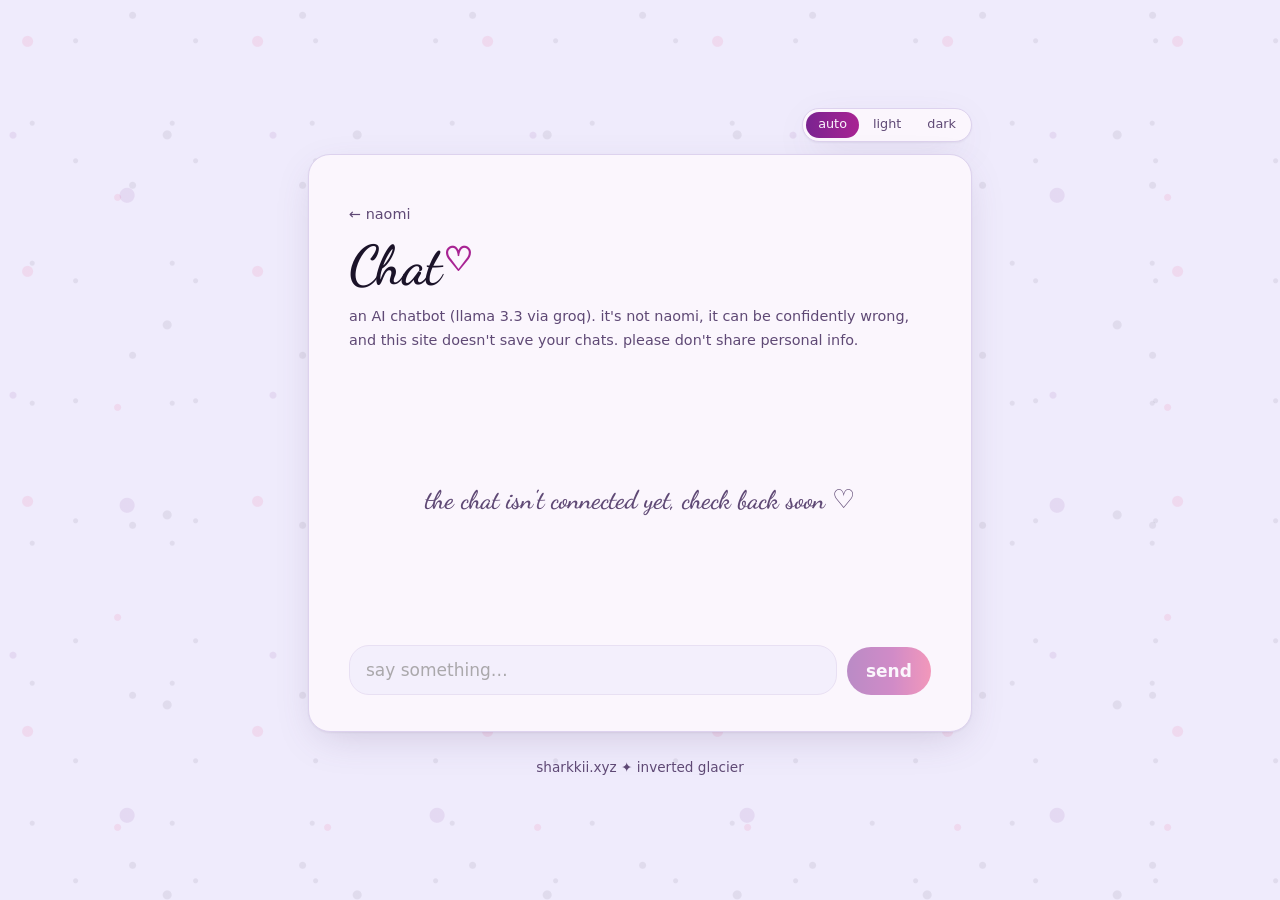
==== chat.html @ 15615a4f "Add AI chat page backed by a Cloudflare Worker proxy to Groq - Move shared CSS and the theme switche" ====
<!doctype html>
<html lang="en">
<head>
  <meta charset="utf-8">
  <meta name="viewport" content="width=device-width, initial-scale=1">
  <title>chat ♡ sharkkii</title>
  <meta name="description" content="an AI chatbot on naomi's little corner of the internet.">
  <meta name="theme-color" content="#efebfc" media="(prefers-color-scheme: light)">
  <meta name="theme-color" content="#1b1329" media="(prefers-color-scheme: dark)">
  <meta property="og:title" content="chat ♡ sharkkii">
  <meta property="og:description" content="an AI chatbot on naomi's little corner of the internet.">
  <meta property="og:url" content="https://sharkkii.xyz/chat">
  <meta property="og:type" content="website">
  <link rel="icon" href="/favicon.svg" type="image/svg+xml">
  <link rel="preload" href="/fonts/dancing-script-600.woff2" as="font" type="font/woff2" crossorigin>
  <script>
    try {
      var t = localStorage.getItem("theme");
      if (t === "light" || t === "dark") document.documentElement.dataset.theme = t;
    } catch (e) {}
    document.documentElement.classList.add("js");
  </script>
  <link rel="stylesheet" href="/style.css">
</head>
<body>
  <main class="wide">
    <div class="theme" role="group" aria-label="color theme">
      <button type="button" data-theme-set="auto">auto</button>
      <button type="button" data-theme-set="light">light</button>
      <button type="button" data-theme-set="dark">dark</button>
    </div>

    <div class="panel">
      <a class="back" href="/">← naomi</a>
      <div class="chat-head">
        <h1 class="script">Chat<span class="heart">♡</span></h1>
        <button type="button" class="ghost" id="clear" hidden>new chat</button>
      </div>
      <p class="lede small">an AI chatbot (llama 3.3 via groq). it's not naomi, it can be confidently wrong, and this site doesn't save your chats. please don't share personal info.</p>

      <div class="chat-log" id="log" aria-live="polite">
        <p class="chat-empty" id="empty">ask me anything ♡</p>
      </div>

      <form class="composer" id="form">
        <label class="sr-only" for="input">message</label>
        <textarea id="input" rows="1" maxlength="2000" placeholder="say something…" autocomplete="off"></textarea>
        <button type="submit" class="send" id="send">send</button>
      </form>
      <noscript><p class="quiet">the chat needs javascript turned on.</p></noscript>
    </div>

    <footer>sharkkii.xyz ✦ inverted glacier</footer>
  </main>
  <script src="/theme.js"></script>
  <script src="/chat.js"></script>
</body>
</html>
---- style.css ----
/* Dancing Script by The Dancing Script Project Authors, SIL OFL 1.1 (fonts/OFL.txt) */
@font-face {
  font-family: "Dancing Script";
  src: url("/fonts/dancing-script-600.woff2") format("woff2");
  font-weight: 600;
  font-display: swap;
}

/* "Inverted Glacier" palette */
:root {
  --frost:   #fbf6fd;
  --dusk:    #5f4975;
  --shadow:  #342843;
  --ink:     #1b1329;
  --pink:    #eb3c7a;
  --magenta: #a82393;
  --violet:  #7a2390;
  --lavender:#efebfc;

  --bg: var(--lavender);
  --panel: var(--frost);
  --border: #ddd2ee;
  --fg: var(--ink);
  --muted: var(--dusk);
  --heart: var(--magenta);
  --dot-a: rgba(27, 19, 41, .07);
  --dot-b: rgba(235, 60, 122, .10);
  --dot-c: rgba(122, 35, 144, .09);
  --shadow-soft: 0 1px 2px rgba(52, 40, 67, .06), 0 12px 40px -12px rgba(95, 73, 117, .25);
  color-scheme: light dark;
}
/* theme: no data-theme = follow the system, otherwise forced */
:root[data-theme="light"] { color-scheme: light; }
:root[data-theme="dark"] {
  color-scheme: dark;
  --bg: var(--ink);
  --panel: #231a33;
  --border: #3a2d4c;
  --fg: var(--frost);
  --muted: #b9a8cf;
  --heart: #e0569f;
  --dot-a: rgba(251, 246, 253, .05);
  --dot-b: rgba(235, 60, 122, .10);
  --dot-c: rgba(168, 35, 147, .12);
  --shadow-soft: 0 1px 2px rgba(0, 0, 0, .3), 0 16px 48px -16px rgba(0, 0, 0, .6);
}
@media (prefers-color-scheme: dark) {
  :root:not([data-theme="light"]) {
    --bg: var(--ink);
    --panel: #231a33;
    --border: #3a2d4c;
    --fg: var(--frost);
    --muted: #b9a8cf;
    --heart: #e0569f;
    --dot-a: rgba(251, 246, 253, .05);
    --dot-b: rgba(235, 60, 122, .10);
    --dot-c: rgba(168, 35, 147, .12);
    --shadow-soft: 0 1px 2px rgba(0, 0, 0, .3), 0 16px 48px -16px rgba(0, 0, 0, .6);
  }
}

* { box-sizing: border-box; }
html { -webkit-text-size-adjust: 100%; }

body {
  margin: 0;
  min-height: 100vh;
  color: var(--fg);
  background-color: var(--bg);
  /* scattered freckles, like her markings */
  background-image:
    radial-gradient(circle at 12% 18%, var(--dot-b) 0 5px, transparent 6px),
    radial-gradient(circle at 78% 9%,  var(--dot-a) 0 3px, transparent 4px),
    radial-gradient(circle at 41% 63%, var(--dot-c) 0 7px, transparent 8px),
    radial-gradient(circle at 88% 71%, var(--dot-a) 0 4px, transparent 5px),
    radial-gradient(circle at 23% 88%, var(--dot-a) 0 2px, transparent 3px),
    radial-gradient(circle at 63% 34%, var(--dot-a) 0 2px, transparent 3px),
    radial-gradient(circle at 5% 52%,  var(--dot-c) 0 3px, transparent 4px),
    radial-gradient(circle at 56% 94%, var(--dot-b) 0 3px, transparent 4px);
  background-size: 230px 230px, 170px 170px, 310px 310px, 190px 190px, 140px 140px, 120px 120px, 260px 260px, 210px 210px;
  font: 17px/1.65 ui-sans-serif, system-ui, -apple-system, "Segoe UI", Roboto, "Helvetica Neue", Arial, sans-serif;
  -webkit-font-smoothing: antialiased;
}

main {
  max-width: 36rem;
  margin: 0 auto;
  padding: 12vh 1.25rem 3rem;
}

.panel {
  background: var(--panel);
  border: 1px solid var(--border);
  border-radius: 22px;
  box-shadow: var(--shadow-soft);
  padding: 2.75rem 2.5rem 2.25rem;
}

.top {
  display: flex;
  align-items: center;
  gap: 0.9rem;
  margin-bottom: 0.25rem;
}

.script { font-family: "Dancing Script", "Segoe Script", cursive; font-weight: 600; }

h1 {
  font-size: 3.4rem;
  line-height: 1;
  margin: 0;
  color: var(--fg);
  letter-spacing: -0.01em;
}
h1 .heart { color: var(--heart); font-size: 0.6em; vertical-align: 0.35em; margin-left: 0.05em; }

.pill {
  display: inline-block;
  margin: 1rem 0 1.25rem;
  padding: 0.2rem 0.85rem;
  border-radius: 999px;
  font-size: 0.85rem;
  font-weight: 500;
  color: var(--frost);
  background: linear-gradient(90deg, var(--violet), var(--magenta) 55%, var(--pink));
}

p { margin: 0 0 1rem; }
.lede { color: var(--muted); }

.band { display: block; width: 100%; height: auto; margin: 2rem 0 0.5rem; border-radius: 10px; }

h2 {
  font-size: 1.85rem;
  line-height: 1.2;
  margin: 2rem 0 0.6rem;
  color: var(--fg);
}

ul { list-style: none; margin: 0; padding: 0; }

.things li {
  display: flex;
  gap: 1rem;
  padding: 0.6rem 0;
  border-top: 1px solid var(--border);
}
.things li:last-child { border-bottom: 1px solid var(--border); }
.things .what { flex: 0 0 7.5rem; font-weight: 600; }
.things .what::before { content: "♥"; color: var(--heart); margin-right: 0.5rem; font-size: 0.8em; }
.things .desc { color: var(--muted); }

.links { display: flex; flex-wrap: wrap; gap: 0.6rem; }
.links a {
  display: inline-block;
  padding: 0.3rem 0.95rem;
  border: 1px solid var(--border);
  border-radius: 999px;
  text-decoration: none;
  color: var(--fg);
  background: var(--bg);
  transition: border-color .15s, color .15s, transform .15s;
}
.links a:hover { border-color: var(--pink); color: var(--pink); transform: translateY(-1px); }

a { color: var(--fg); text-decoration-color: var(--pink); text-underline-offset: 0.2em; }
a:focus-visible { outline: 2px solid var(--pink); outline-offset: 3px; border-radius: 999px; }

.swatches { display: flex; gap: 6px; margin-top: 2.25rem; }
.swatches span { flex: 1; height: 10px; border-radius: 4px; border: 1px solid var(--border); }

.theme {
  display: none;
  width: fit-content;
  margin: 0 0 0.75rem auto;
  padding: 3px;
  gap: 2px;
  border: 1px solid var(--border);
  border-radius: 999px;
  background: var(--panel);
  box-shadow: var(--shadow-soft);
}
.js .theme { display: flex; }
.theme button {
  font: inherit;
  font-size: 0.8rem;
  line-height: 1;
  padding: 0.4rem 0.75rem;
  border: 0;
  border-radius: 999px;
  background: transparent;
  color: var(--muted);
  cursor: pointer;
  transition: background-color .15s, color .15s;
}
.theme button:hover { color: var(--fg); }
.theme button[aria-pressed="true"] {
  color: var(--frost);
  background: linear-gradient(90deg, var(--violet), var(--magenta));
}
.theme button:focus-visible { outline: 2px solid var(--pink); outline-offset: 2px; }

/* live discord presence (Lanyard) */
.now { display: none; }
.js .now.ready { display: block; }
.status {
  display: flex;
  align-items: center;
  gap: 0.55rem;
  font-weight: 600;
}
.dot {
  width: 0.7rem; height: 0.7rem; flex: none;
  border-radius: 50%;
  background: var(--muted);
  box-shadow: 0 0 0 3px var(--panel), 0 0 0 4px var(--border);
}
.dot.online  { background: #3bb57c; }
.dot.idle    { background: #f0b232; }
.dot.dnd     { background: var(--pink); }
.dot.online, .dot.dnd { animation: pulse 2.4s ease-in-out infinite; }
@keyframes pulse { 50% { box-shadow: 0 0 0 3px var(--panel), 0 0 0 6px var(--border); } }
.custom { margin: 0.4rem 0 0; color: var(--muted); font-style: italic; }
.custom img { width: 1.15em; height: 1.15em; vertical-align: -0.2em; margin-right: 0.3em; }
.acts { margin-top: 0.85rem; display: grid; grid-template-columns: minmax(0, 1fr); gap: 0.6rem; }
.act {
  display: flex;
  gap: 0.85rem;
  align-items: center;
  padding: 0.7rem;
  border: 1px solid var(--border);
  border-radius: 14px;
  background: var(--bg);
}
.act .art {
  width: 3.4rem; height: 3.4rem; flex: none;
  border-radius: 10px;
  object-fit: cover;
  background: linear-gradient(135deg, var(--violet), var(--pink));
}
.act .art.blank { display: grid; place-items: center; color: var(--frost); font-size: 1.3rem; }
.act .txt { min-width: 0; flex: 1; line-height: 1.4; }
.act .main { font-weight: 600; }
.act .sub { color: var(--muted); font-size: 0.92rem; }
.act .meta { color: var(--muted); font-size: 0.8rem; margin-top: 0.15rem; }
.act .main, .act .sub { overflow: hidden; text-overflow: ellipsis; white-space: nowrap; }
.bar { height: 4px; border-radius: 4px; background: var(--border); margin-top: 0.45rem; overflow: hidden; }
.bar i { display: block; height: 100%; width: 0; background: linear-gradient(90deg, var(--violet), var(--pink)); border-radius: 4px; }
.quiet { margin: 0.6rem 0 0; color: var(--muted); font-size: 0.92rem; }
@media (prefers-reduced-motion: reduce) { .dot { animation: none !important; } }

footer {
  margin-top: 1.5rem;
  text-align: center;
  font-size: 0.85rem;
  color: var(--muted);
}

@media (max-width: 30rem) {
  main { padding-top: 6vh; }
  .panel { padding: 2rem 1.4rem 1.75rem; border-radius: 18px; }
  h1 { font-size: 2.9rem; }
  .things li { flex-direction: column; gap: 0.1rem; }
  .things .what { flex: none; }
}

@media (prefers-reduced-motion: reduce) {
  * { transition: none !important; }
}

/* chat page */
main.wide { max-width: 44rem; }
.sr-only { position: absolute; width: 1px; height: 1px; overflow: hidden; clip: rect(0 0 0 0); white-space: nowrap; }
.back { font-size: 0.9rem; color: var(--muted); text-decoration: none; }
.back:hover { color: var(--pink); }
.chat-head { display: flex; align-items: center; justify-content: space-between; gap: 1rem; margin-top: 0.75rem; }
.lede.small { font-size: 0.9rem; margin-top: 0.75rem; }
.ghost {
  font: inherit; font-size: 0.85rem;
  padding: 0.35rem 0.9rem;
  border: 1px solid var(--border); border-radius: 999px;
  background: var(--bg); color: var(--muted); cursor: pointer;
}
.ghost:hover { color: var(--pink); border-color: var(--pink); }
.chat-log {
  display: flex; flex-direction: column; gap: 0.7rem;
  min-height: 16rem; max-height: 58vh; overflow-y: auto;
  margin: 1.25rem 0 1rem; padding: 0.25rem 0.1rem;
  overscroll-behavior: contain;
}
.chat-empty { margin: auto; color: var(--muted); font-family: "Dancing Script", cursive; font-size: 1.6rem; text-align: center; }
.msg {
  max-width: 85%;
  padding: 0.65rem 0.95rem;
  border-radius: 18px;
  white-space: pre-wrap;
  overflow-wrap: anywhere;
  line-height: 1.55;
}
.msg.user {
  align-self: flex-end;
  color: var(--frost);
  background: linear-gradient(135deg, var(--violet), var(--magenta) 60%, var(--pink));
  border-bottom-right-radius: 6px;
}
.msg.ai {
  align-self: flex-start;
  background: var(--bg);
  border: 1px solid var(--border);
  border-bottom-left-radius: 6px;
}
.msg.error { color: var(--pink); border-color: var(--pink); }
.msg code { font: 0.88em ui-monospace, "Cascadia Code", Consolas, monospace; padding: 0.1em 0.35em; border-radius: 5px; background: var(--border); }
.msg pre {
  white-space: pre; overflow-x: auto;
  margin: 0.5rem 0; padding: 0.75rem 0.9rem;
  border-radius: 12px;
  background: var(--ink); color: var(--frost);
}
.msg pre code { padding: 0; background: none; font-size: 0.85rem; }
.msg.typing { display: flex; gap: 5px; padding: 0.9rem 1rem; }
.msg.typing span { width: 7px; height: 7px; border-radius: 50%; background: var(--muted); animation: blink 1.2s infinite ease-in-out; }
.msg.typing span:nth-child(2) { animation-delay: 0.15s; }
.msg.typing span:nth-child(3) { animation-delay: 0.3s; }
@keyframes blink { 0%, 80%, 100% { opacity: 0.25; transform: translateY(0); } 40% { opacity: 1; transform: translateY(-3px); } }
.composer { display: flex; gap: 0.6rem; align-items: flex-end; }
.composer textarea {
  flex: 1; min-width: 0;
  font: inherit; color: var(--fg);
  resize: none; max-height: 200px;
  padding: 0.65rem 1rem;
  border: 1px solid var(--border); border-radius: 20px;
  background: var(--bg);
}
.composer textarea:focus { outline: 2px solid var(--pink); outline-offset: 1px; }
.composer textarea:disabled { opacity: 0.6; }
.send {
  font: inherit; font-weight: 600;
  padding: 0.65rem 1.2rem;
  border: 0; border-radius: 999px;
  color: var(--frost); cursor: pointer;
  background: linear-gradient(90deg, var(--violet), var(--magenta) 55%, var(--pink));
}
.send.stop { background: var(--dusk); }
.send:disabled { opacity: 0.5; cursor: default; }
.send:focus-visible, .ghost:focus-visible { outline: 2px solid var(--pink); outline-offset: 2px; }
@media (max-width: 30rem) { .msg { max-width: 92%; } .chat-log { max-height: 55vh; } }
@media (prefers-reduced-motion: reduce) { .msg.typing span { animation: none; opacity: 0.6; } }
:root[data-theme="dark"] .msg pre { background: var(--shadow); }
@media (prefers-color-scheme: dark) { :root:not([data-theme="light"]) .msg pre { background: var(--shadow); } }
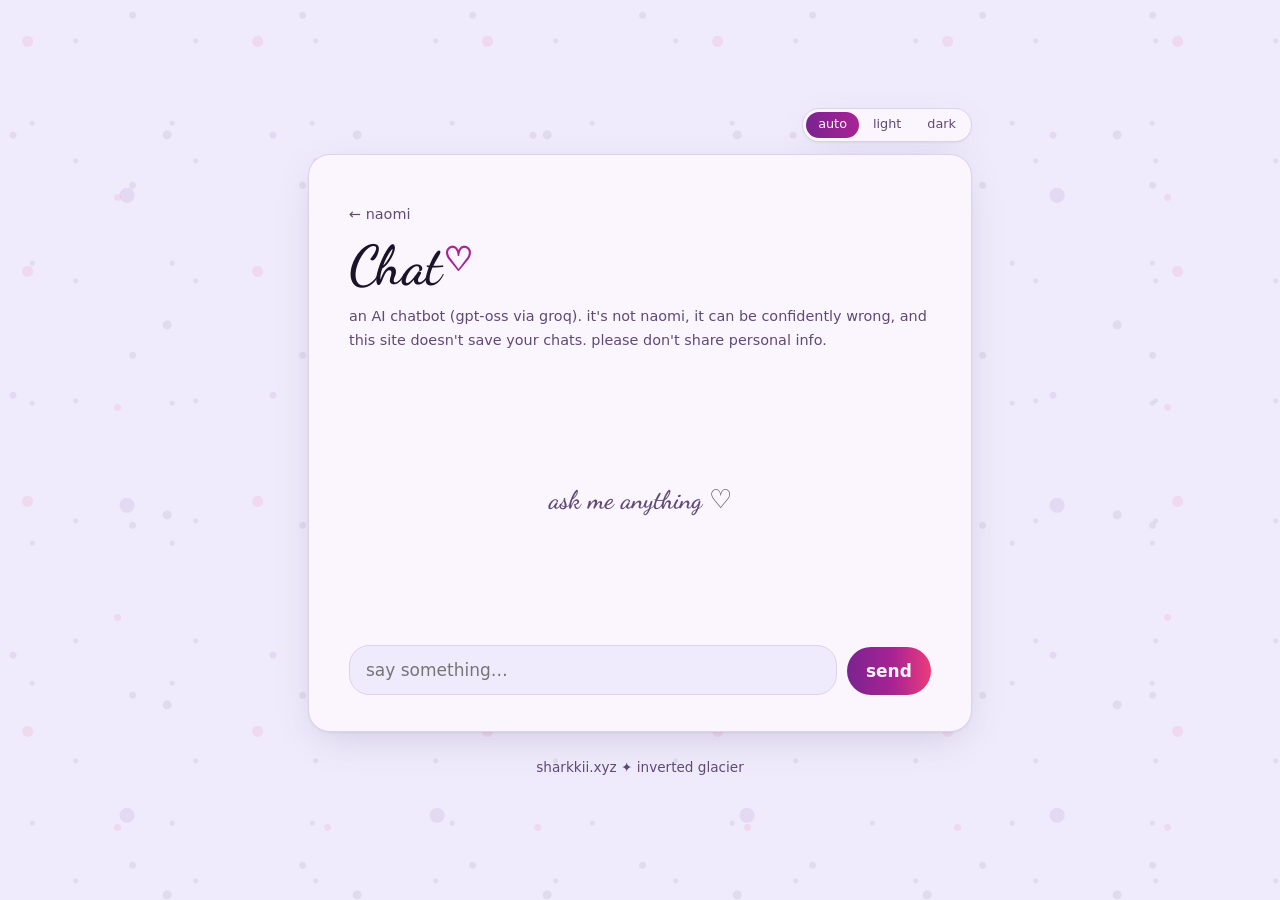
==== commit ce406293: "Connect AI chat to the deployed worker and switch to gpt-oss-20b llama-3.3-70b-versatile was retired" ====
--- a/chat.html
+++ b/chat.html
@@ -36,7 +36,7 @@
         <h1 class="script">Chat<span class="heart">♡</span></h1>
         <button type="button" class="ghost" id="clear" hidden>new chat</button>
       </div>
-      <p class="lede small">an AI chatbot (llama 3.3 via groq). it's not naomi, it can be confidently wrong, and this site doesn't save your chats. please don't share personal info.</p>
+      <p class="lede small">an AI chatbot (gpt-oss via groq). it's not naomi, it can be confidently wrong, and this site doesn't save your chats. please don't share personal info.</p>
 
       <div class="chat-log" id="log" aria-live="polite">
         <p class="chat-empty" id="empty">ask me anything ♡</p>
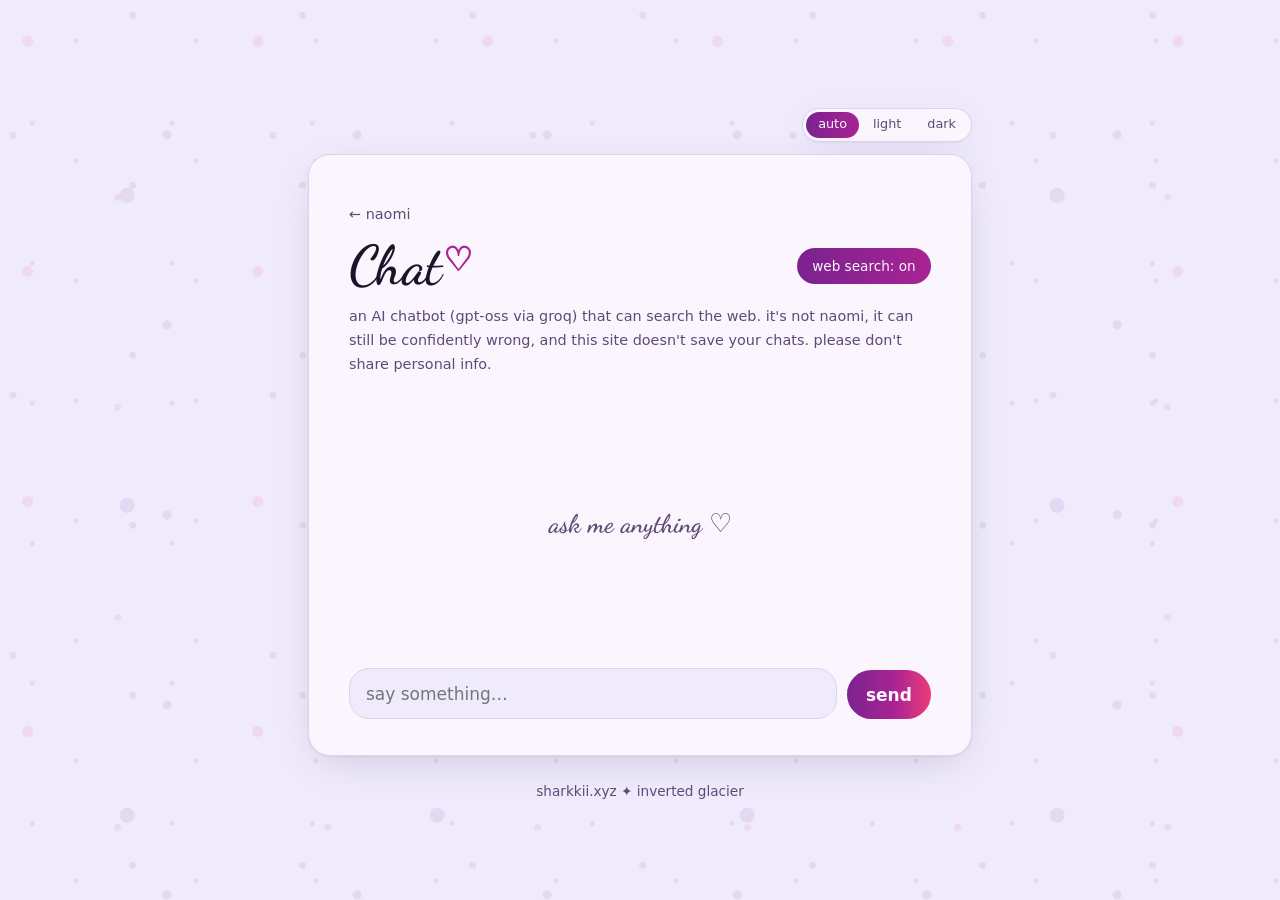
==== commit c774f6e0: "Add web search to the AI chat via Groq browser_search - Worker: optional browser_search tool (model " ====
--- a/chat.html
+++ b/chat.html
@@ -34,9 +34,12 @@
       <a class="back" href="/">← naomi</a>
       <div class="chat-head">
         <h1 class="script">Chat<span class="heart">♡</span></h1>
-        <button type="button" class="ghost" id="clear" hidden>new chat</button>
+        <div class="chat-tools">
+          <button type="button" class="ghost toggle" id="search" aria-pressed="true">web search: on</button>
+          <button type="button" class="ghost" id="clear" hidden>new chat</button>
+        </div>
       </div>
-      <p class="lede small">an AI chatbot (gpt-oss via groq). it's not naomi, it can be confidently wrong, and this site doesn't save your chats. please don't share personal info.</p>
+      <p class="lede small">an AI chatbot (gpt-oss via groq) that can search the web. it's not naomi, it can still be confidently wrong, and this site doesn't save your chats. please don't share personal info.</p>
 
       <div class="chat-log" id="log" aria-live="polite">
         <p class="chat-empty" id="empty">ask me anything ♡</p>
--- a/style.css
+++ b/style.css
@@ -318,10 +318,33 @@
   background: var(--ink); color: var(--frost);
 }
 .msg pre code { padding: 0; background: none; font-size: 0.85rem; }
-.msg.typing { display: flex; gap: 5px; padding: 0.9rem 1rem; }
-.msg.typing span { width: 7px; height: 7px; border-radius: 50%; background: var(--muted); animation: blink 1.2s infinite ease-in-out; }
-.msg.typing span:nth-child(2) { animation-delay: 0.15s; }
-.msg.typing span:nth-child(3) { animation-delay: 0.3s; }
+.msg.typing { display: flex; align-items: center; gap: 0.7rem; padding: 0.9rem 1rem; }
+.msg.typing .dots { display: flex; gap: 5px; }
+.msg.typing .dots span { width: 7px; height: 7px; border-radius: 50%; background: var(--muted); animation: blink 1.2s infinite ease-in-out; }
+.msg.typing .dots span:nth-child(2) { animation-delay: 0.15s; }
+.msg.typing .dots span:nth-child(3) { animation-delay: 0.3s; }
+.tool-status { font-size: 0.85rem; color: var(--muted); font-style: italic; overflow-wrap: anywhere; }
+.chat-tools { display: flex; gap: 0.4rem; flex-wrap: wrap; justify-content: flex-end; }
+.ghost.toggle[aria-pressed="true"] { color: var(--frost); border-color: transparent; background: linear-gradient(90deg, var(--violet), var(--magenta)); }
+.msg .cite {
+  display: inline-block; min-width: 1.1rem; margin: 0 0.1rem 0 0.15rem;
+  padding: 0 0.32rem; border-radius: 999px;
+  line-height: 1.1rem; vertical-align: 0.35em;
+  font-size: 0.7rem; font-weight: 600; text-align: center; text-decoration: none;
+  color: var(--frost); background: var(--magenta);
+}
+.msg .cite:hover { background: var(--pink); }
+.sources {
+  display: flex; flex-wrap: wrap; align-items: center; gap: 0.35rem;
+  margin-top: 0.7rem; padding-top: 0.6rem; border-top: 1px solid var(--border);
+  white-space: normal;
+}
+.sources-label { font-size: 0.75rem; text-transform: uppercase; letter-spacing: 0.06em; color: var(--muted); margin-right: 0.2rem; }
+.sources .source {
+  font-size: 0.8rem; text-decoration: none; color: var(--fg);
+  padding: 0.15rem 0.6rem; border: 1px solid var(--border); border-radius: 999px; background: var(--panel);
+}
+.sources .source:hover { border-color: var(--pink); color: var(--pink); }
 @keyframes blink { 0%, 80%, 100% { opacity: 0.25; transform: translateY(0); } 40% { opacity: 1; transform: translateY(-3px); } }
 .composer { display: flex; gap: 0.6rem; align-items: flex-end; }
 .composer textarea {
@@ -345,6 +368,6 @@
 .send:disabled { opacity: 0.5; cursor: default; }
 .send:focus-visible, .ghost:focus-visible { outline: 2px solid var(--pink); outline-offset: 2px; }
 @media (max-width: 30rem) { .msg { max-width: 92%; } .chat-log { max-height: 55vh; } }
-@media (prefers-reduced-motion: reduce) { .msg.typing span { animation: none; opacity: 0.6; } }
+@media (prefers-reduced-motion: reduce) { .msg.typing .dots span { animation: none; opacity: 0.6; } }
 :root[data-theme="dark"] .msg pre { background: var(--shadow); }
 @media (prefers-color-scheme: dark) { :root:not([data-theme="light"]) .msg pre { background: var(--shadow); } }
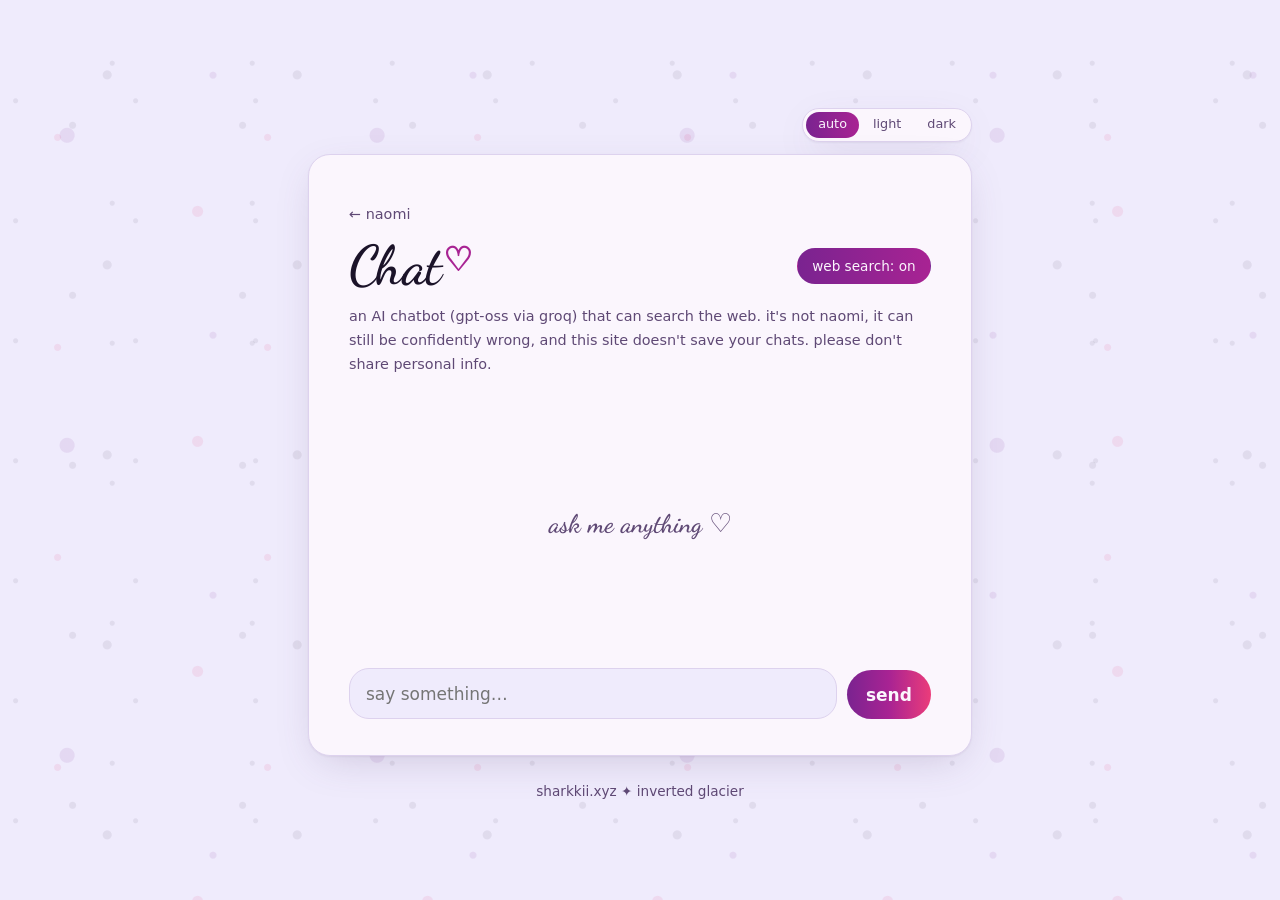
==== commit 8695044d: "Add UI animations across the site - Intro: card floats up, contents stagger in, name writes on, hear" ====
--- a/chat.html
+++ b/chat.html
@@ -19,6 +19,10 @@
       if (t === "light" || t === "dark") document.documentElement.dataset.theme = t;
     } catch (e) {}
     document.documentElement.classList.add("js");
+    // arriving via a page-to-page morph: skip the intro animations
+    window.addEventListener("pagereveal", function (e) {
+      if (e.viewTransition) document.documentElement.classList.add("no-intro");
+    });
   </script>
   <link rel="stylesheet" href="/style.css">
 </head>
@@ -56,6 +60,7 @@
     <footer>sharkkii.xyz ✦ inverted glacier</footer>
   </main>
   <script src="/theme.js"></script>
+  <script src="/fx.js"></script>
   <script src="/chat.js"></script>
 </body>
 </html>
--- a/style.css
+++ b/style.css
@@ -67,7 +67,17 @@
   min-height: 100vh;
   color: var(--fg);
   background-color: var(--bg);
-  /* scattered freckles, like her markings */
+  font: 17px/1.65 ui-sans-serif, system-ui, -apple-system, "Segoe UI", Roboto, "Helvetica Neue", Arial, sans-serif;
+  -webkit-font-smoothing: antialiased;
+}
+
+/* scattered freckles, like her markings */
+body::before {
+  content: "";
+  position: fixed;
+  inset: -60px;
+  z-index: -2;
+  pointer-events: none;
   background-image:
     radial-gradient(circle at 12% 18%, var(--dot-b) 0 5px, transparent 6px),
     radial-gradient(circle at 78% 9%,  var(--dot-a) 0 3px, transparent 4px),
@@ -78,8 +88,6 @@
     radial-gradient(circle at 5% 52%,  var(--dot-c) 0 3px, transparent 4px),
     radial-gradient(circle at 56% 94%, var(--dot-b) 0 3px, transparent 4px);
   background-size: 230px 230px, 170px 170px, 310px 310px, 190px 190px, 140px 140px, 120px 120px, 260px 260px, 210px 210px;
-  font: 17px/1.65 ui-sans-serif, system-ui, -apple-system, "Segoe UI", Roboto, "Helvetica Neue", Arial, sans-serif;
-  -webkit-font-smoothing: antialiased;
 }
 
 main {
@@ -371,3 +379,188 @@
 @media (prefers-reduced-motion: reduce) { .msg.typing .dots span { animation: none; opacity: 0.6; } }
 :root[data-theme="dark"] .msg pre { background: var(--shadow); }
 @media (prefers-color-scheme: dark) { :root:not([data-theme="light"]) .msg pre { background: var(--shadow); } }
+
+/* ======================= eye candy ======================= */
+:root { --glow: rgba(235, 60, 122, .10); --row-hover: rgba(122, 35, 144, .06); --bubble: rgba(122, 35, 144, .22); --bubble-hi: rgba(255, 255, 255, .6); }
+:root[data-theme="dark"] { --glow: rgba(235, 60, 122, .14); --row-hover: rgba(235, 60, 122, .07); --bubble: rgba(235, 60, 122, .22); --bubble-hi: rgba(255, 255, 255, .16); }
+@media (prefers-color-scheme: dark) {
+  :root:not([data-theme="light"]) { --glow: rgba(235, 60, 122, .14); --row-hover: rgba(235, 60, 122, .07); --bubble: rgba(235, 60, 122, .22); --bubble-hi: rgba(255, 255, 255, .16); }
+}
+
+/* sliding highlight in the theme switch (works without motion too) */
+.theme { position: relative; }
+.theme button { position: relative; z-index: 1; }
+.theme::before {
+  content: "";
+  position: absolute;
+  top: 3px; bottom: 3px;
+  left: var(--ind-x, 0); width: var(--ind-w, 0);
+  border-radius: 999px;
+  background: linear-gradient(90deg, var(--violet), var(--magenta));
+  opacity: 0;
+}
+.theme.has-ind::before { opacity: 1; }
+.theme.has-ind button[aria-pressed="true"] { background: transparent; }
+
+/* spotlight that follows the pointer */
+.panel { position: relative; isolation: isolate; }
+.panel::before {
+  content: "";
+  position: absolute;
+  inset: 0;
+  z-index: -1;
+  border-radius: inherit;
+  pointer-events: none;
+  background: radial-gradient(380px circle at var(--mx, 50%) var(--my, -300px), var(--glow), transparent 65%);
+  opacity: 0;
+  transition: opacity .5s;
+}
+.panel.lit::before { opacity: 1; }
+
+/* rising bubbles (created by fx.js) */
+.bubbles { position: fixed; inset: 0; z-index: -1; overflow: hidden; pointer-events: none; }
+.bubbles span {
+  position: absolute;
+  bottom: -40px;
+  left: var(--x);
+  width: var(--s); height: var(--s);
+  border-radius: 50%;
+  border: 1.5px solid var(--bubble);
+  background: radial-gradient(circle at 32% 30%, var(--bubble-hi) 0 18%, transparent 30%);
+  animation: bubble-rise var(--d) linear infinite;
+  animation-delay: var(--delay);
+  will-change: transform;
+}
+
+.things .what::before { display: inline-block; }
+.heart { display: inline-block; }
+
+@media (prefers-reduced-motion: no-preference) {
+  /* page-to-page morph of the card (Chrome/Edge; other browsers just navigate) */
+  @view-transition { navigation: auto; }
+  .panel { view-transition-name: panel; }
+  .theme { view-transition-name: theme-switch; }
+  ::view-transition-group(panel) { animation-duration: .5s; animation-timing-function: cubic-bezier(.2, .8, .2, 1); }
+
+  /* theme circle reveal: only the root image, and no cross-fade */
+  :root.theme-vt .panel, :root.theme-vt .theme { view-transition-name: none; }
+  :root.theme-vt::view-transition-old(root), :root.theme-vt::view-transition-new(root) { animation: none; mix-blend-mode: normal; }
+
+  /* intro: card floats up, contents follow one by one */
+  .js:not(.no-intro) .panel { animation: panel-in .8s cubic-bezier(.2, .8, .2, 1) backwards; }
+  .js:not(.no-intro) .panel > * { animation: rise .7s cubic-bezier(.2, .8, .2, 1) backwards; animation-delay: calc(150ms + var(--i, 0) * 70ms); }
+  .panel > :nth-child(1) { --i: 0; } .panel > :nth-child(2) { --i: 1; } .panel > :nth-child(3) { --i: 2; }
+  .panel > :nth-child(4) { --i: 3; } .panel > :nth-child(5) { --i: 4; } .panel > :nth-child(6) { --i: 5; }
+  .panel > :nth-child(7) { --i: 6; } .panel > :nth-child(8) { --i: 7; } .panel > :nth-child(9) { --i: 8; }
+  .panel > :nth-child(n+10) { --i: 9; }
+  .js:not(.no-intro) .theme { animation: rise .6s .1s cubic-bezier(.2, .8, .2, 1) backwards; }
+  .js:not(.no-intro) footer { animation: rise .6s .9s ease backwards; }
+
+  /* the name writes itself on, then the heart pops and beats */
+  .js:not(.no-intro) h1.script { animation: write 1.1s .25s cubic-bezier(.6, .1, .3, 1) backwards; }
+  h1 .heart { transform-origin: 50% 60%; animation: beat 4.5s 2.4s ease-in-out infinite; }
+  .js:not(.no-intro) h1 .heart { animation: pop .6s 1.25s cubic-bezier(.3, 1.8, .5, 1) backwards, beat 4.5s 2.4s ease-in-out infinite; }
+
+  /* freckles drift */
+  body::before { animation: drift 38s ease-in-out infinite alternate; }
+
+  /* flowing gradients */
+  .pill, .send {
+    background-image: linear-gradient(90deg, var(--violet), var(--magenta) 25%, var(--pink) 50%, var(--magenta) 75%, var(--violet));
+    background-size: 200% 100%;
+    animation: flow 7s ease-in-out infinite alternate;
+  }
+  .send.stop { background-image: none; animation: stop-pulse 1.4s ease-in-out infinite; }
+
+  /* markings band: twinkling dots and a sweeping shine */
+  .band circle { transform-box: fill-box; transform-origin: center; animation: twinkle 3.4s ease-in-out infinite; }
+  .band circle:nth-child(3n) { animation-delay: -1.1s; }
+  .band circle:nth-child(3n+1) { animation-delay: -2.3s; }
+  .band g:nth-of-type(2) circle { animation-duration: 2.9s; }
+  .band g:nth-of-type(3) circle { animation-duration: 4.1s; }
+  .band .shine { animation: shine 6s 1.6s ease-in-out infinite; }
+
+  /* swatches pop in */
+  .js:not(.no-intro) .swatches span { animation: swatch .5s cubic-bezier(.3, 1.6, .5, 1) backwards; }
+  .swatches span:nth-child(1) { animation-delay: .9s; } .swatches span:nth-child(2) { animation-delay: .96s; }
+  .swatches span:nth-child(3) { animation-delay: 1.02s; } .swatches span:nth-child(4) { animation-delay: 1.08s; }
+  .swatches span:nth-child(5) { animation-delay: 1.14s; } .swatches span:nth-child(6) { animation-delay: 1.2s; }
+  .swatches span:nth-child(7) { animation-delay: 1.26s; }
+
+  /* discord presence cards slide in when they change */
+  .act { animation: rise .45s cubic-bezier(.2, .8, .2, 1) backwards; }
+  .act:nth-child(2) { animation-delay: .06s; } .act:nth-child(3) { animation-delay: .12s; }
+  .custom:not([hidden]) { animation: rise .45s ease backwards; }
+
+  /* chat bubbles pop in */
+  .msg { animation: msg-in .38s cubic-bezier(.2, .9, .3, 1.25) backwards; }
+  .msg.user { transform-origin: 100% 100%; }
+  .msg.ai { transform-origin: 0 100%; }
+  .chat-empty { animation: float 4s ease-in-out infinite; }
+  .tool-status {
+    background: linear-gradient(90deg, var(--muted) 20%, var(--pink) 50%, var(--muted) 80%);
+    background-size: 250% 100%;
+    -webkit-background-clip: text; background-clip: text;
+    color: transparent;
+    animation: shimmer 1.8s linear infinite;
+  }
+
+  /* springy theme highlight */
+  .theme.ind-ready::before { transition: left .45s cubic-bezier(.3, 1.35, .5, 1), width .45s cubic-bezier(.3, 1.35, .5, 1); }
+
+  /* presses squish */
+  .send, .ghost, .links a, .theme button { transition: transform .18s cubic-bezier(.3, 1.6, .5, 1), box-shadow .25s, border-color .2s, color .3s, background-color .2s; }
+  .send:active, .ghost:active, .links a:active, .theme button:active { transform: scale(.93); }
+}
+
+@media (prefers-reduced-motion: no-preference) and (hover: hover) {
+  .links a:hover { transform: translateY(-2px); box-shadow: 0 8px 20px -8px rgba(235, 60, 122, .55); }
+  .send:hover, .ghost:hover { transform: translateY(-1px); box-shadow: 0 8px 20px -10px rgba(235, 60, 122, .6); }
+  .things li { position: relative; }
+  .things li::after {
+    content: "";
+    position: absolute;
+    inset: 0 -0.6rem;
+    z-index: -1;
+    border-radius: 10px;
+    background: var(--row-hover);
+    opacity: 0;
+    transform: scaleX(.94);
+    transition: opacity .25s, transform .35s cubic-bezier(.2, .8, .2, 1);
+  }
+  .things li:hover::after { opacity: 1; transform: none; }
+  .things li:hover .what::before { animation: beat-once .7s ease; }
+  .swatches span { transition: transform .25s cubic-bezier(.3, 1.6, .5, 1); }
+  .swatches span:hover { transform: scaleY(1.9); }
+  .act { transition: transform .25s cubic-bezier(.2, .8, .2, 1), box-shadow .25s; }
+  .act:hover { transform: translateY(-2px); box-shadow: 0 10px 24px -14px rgba(122, 35, 144, .45); }
+  .sources .source, .msg .cite { transition: transform .18s cubic-bezier(.3, 1.6, .5, 1); }
+  .sources .source:hover, .msg .cite:hover { transform: translateY(-1px) scale(1.06); }
+}
+
+@keyframes panel-in { from { opacity: 0; transform: translateY(26px) scale(.985); } }
+@keyframes rise { from { opacity: 0; transform: translateY(12px); } }
+@keyframes write { from { clip-path: inset(-30% 100% -30% 0); } to { clip-path: inset(-30% -15% -30% 0); } }
+@keyframes pop { from { opacity: 0; transform: scale(0) rotate(-25deg); } }
+@keyframes beat { 0%, 22%, 100% { transform: scale(1); } 5% { transform: scale(1.25); } 10% { transform: scale(.96); } 15% { transform: scale(1.14); } }
+@keyframes beat-once { 30% { transform: scale(1.45); } 60% { transform: scale(.9); } }
+@keyframes drift { to { transform: translate(34px, -46px); } }
+@keyframes flow { from { background-position: 0% 0; } to { background-position: 100% 0; } }
+@keyframes stop-pulse { 50% { box-shadow: 0 0 0 6px rgba(235, 60, 122, .18); } }
+@keyframes twinkle { 50% { opacity: .35; transform: scale(.7); } }
+@keyframes shine { 0% { transform: translateX(0); } 55%, 100% { transform: translateX(920px); } }
+@keyframes swatch { from { opacity: 0; transform: scaleY(0); } }
+@keyframes msg-in { from { opacity: 0; transform: translateY(8px) scale(.94); } }
+@keyframes float { 50% { transform: translateY(-6px); } }
+@keyframes shimmer { from { background-position: 100% 0; } to { background-position: -150% 0; } }
+@keyframes bubble-rise {
+  0% { transform: translate(0, 0); opacity: 0; }
+  8% { opacity: 1; }
+  50% { transform: translate(var(--sway), -55vh); }
+  92% { opacity: .8; }
+  100% { transform: translate(0, -112vh); opacity: 0; }
+}
+
+@media (prefers-reduced-motion: reduce) {
+  .bubbles { display: none; }
+}
